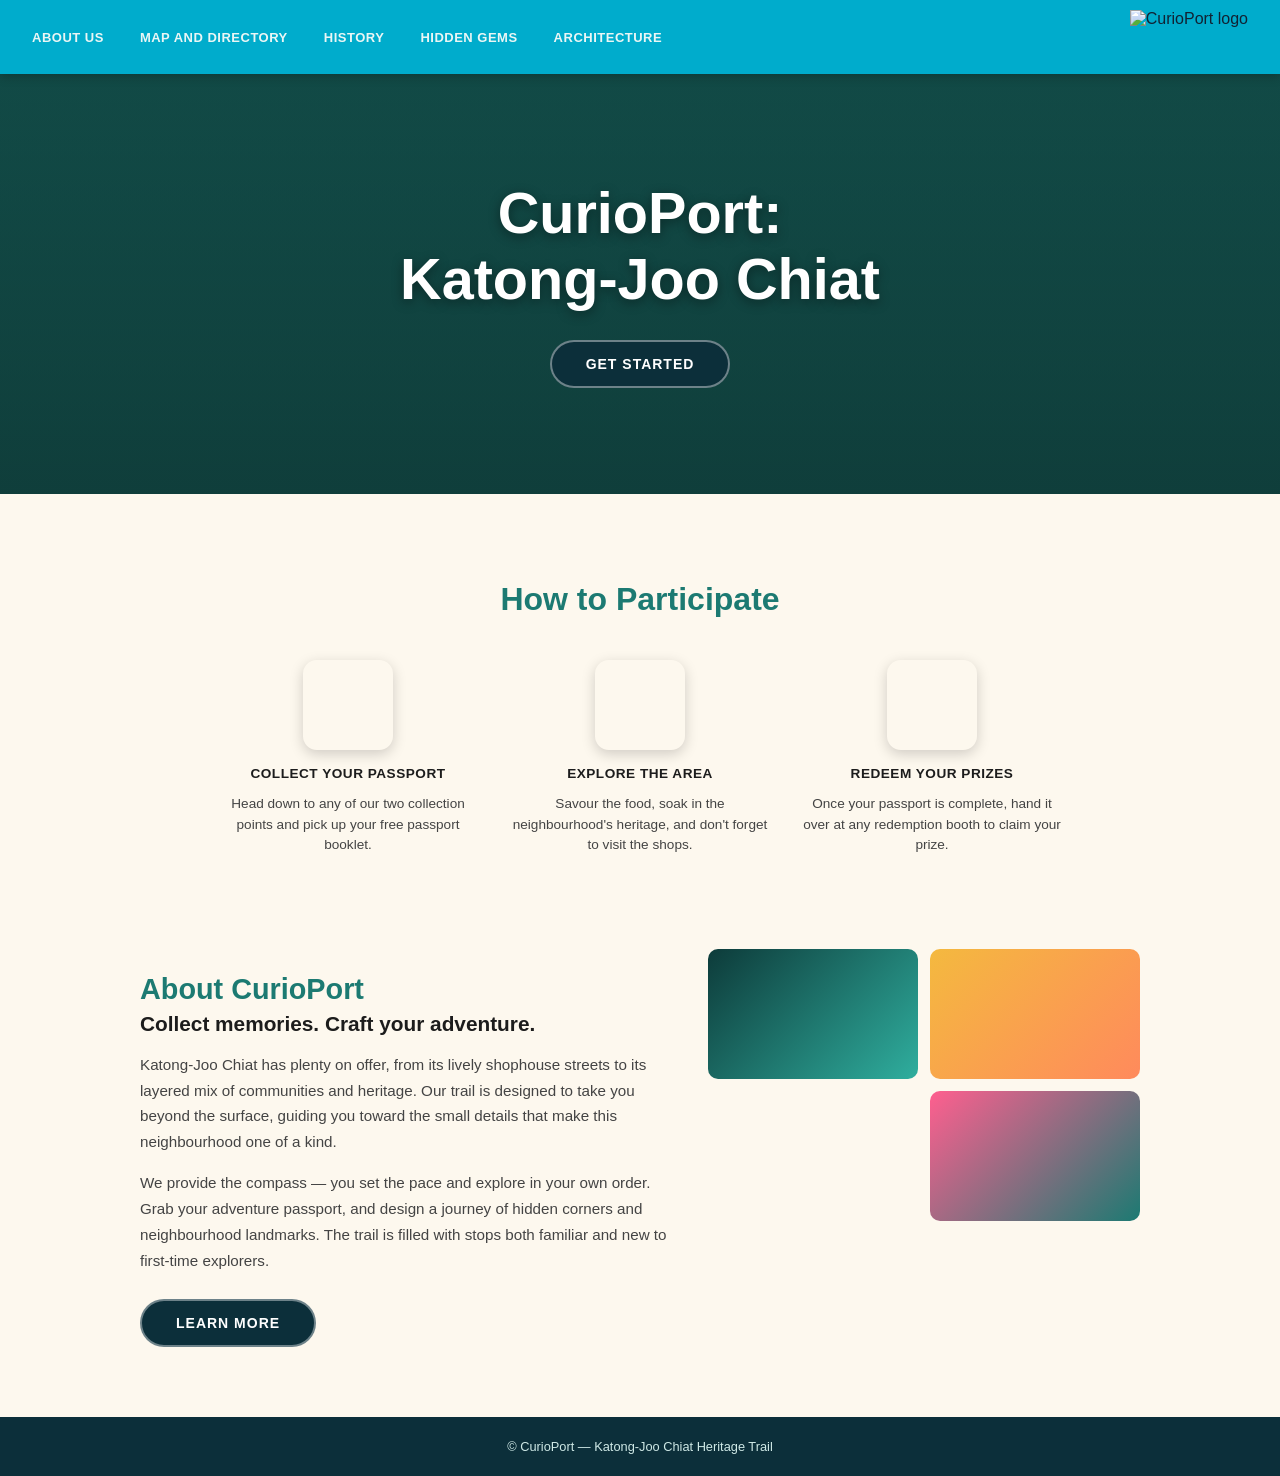
==== index.html @ 3012a46d "Add files via upload" ====
<!DOCTYPE html>
<html lang="en">
<head>
<meta charset="UTF-8">
<meta name="viewport" content="width=device-width, initial-scale=1.0">
<title>CurioPort: Katong-Joo Chiat</title>
<link rel="stylesheet" href="styles.css">
</head>
<body>

<nav>
  <div class="nav-links">
    <a href="about.html">About Us</a>
    <a href="map-and-directory.html">Map and Directory</a>
    <a href="history.html">History</a>
    <a href="hidden-gems.html">Hidden Gems</a>
    <a href="architecture.html">Architecture</a>
  </div>
  <a class="logo" href="index.html">
    <img src="https://res.cloudinary.com/zcatt5nm/image/upload/f_auto,q_auto/image_1_jowpo2" alt="CurioPort logo">
  </a>
</nav>

<section class="hero">
  <h1>CurioPort:<br>Katong-Joo Chiat</h1>
  <a class="btn" href="#participate">GET STARTED</a>
</section>

<section class="participate" id="participate">
  <h2>How to Participate</h2>
  <div class="steps">
    <div class="step">
      <div class="step-icon" style="background-image:url('https://picsum.photos/seed/passport/200/200');"></div>
      <h3>COLLECT YOUR PASSPORT</h3>
      <p>Head down to any of our two collection points and pick up your free passport booklet.</p>
    </div>
    <div class="step">
      <div class="step-icon" style="background-image:url('https://picsum.photos/seed/exploring/200/200');"></div>
      <h3>EXPLORE THE AREA</h3>
      <p>Savour the food, soak in the neighbourhood's heritage, and don't forget to visit the shops.</p>
    </div>
    <div class="step">
      <div class="step-icon" style="background-image:url('https://picsum.photos/seed/prizes/200/200');"></div>
      <h3>REDEEM YOUR PRIZES</h3>
      <p>Once your passport is complete, hand it over at any redemption booth to claim your prize.</p>
    </div>
  </div>
</section>

<section class="about">
  <div class="about-inner">
    <div>
      <h2>About CurioPort</h2>
      <h3>Collect memories. Craft your adventure.</h3>
      <p>
        Katong-Joo Chiat has plenty on offer, from its lively shophouse streets to
        its layered mix of communities and heritage. Our trail is designed to
        take you beyond the surface, guiding you toward the small details that
        make this neighbourhood one of a kind.
      </p>
      <p>
        We provide the compass — you set the pace and explore in your own
        order. Grab your adventure passport, and design a journey of hidden
        corners and neighbourhood landmarks. The trail is filled with stops
        both familiar and new to first-time explorers.
      </p>
      <a class="btn" href="about.html" style="margin-top:10px;">LEARN MORE</a>
    </div>
    <div class="about-gallery">
      <div class="g1"></div>
      <div class="g2"></div>
      <div class="g3"></div>
    </div>
  </div>
</section>

<footer>
  © CurioPort — Katong-Joo Chiat Heritage Trail
</footer>

</body>
</html>
---- styles.css ----
:root{
  --teal-dark: #0d3b3a;
  --teal-mid: #1c7a72;
  --teal-bright: #2fae9e;
  --teal-nav: #0c2f3a;
  --nav-bg: #00ACCC;
  --cream: #fdf8ee;
  --coral: #ff8a5c;
  --pink: #ff5f8f;
  --gold: #f4b93f;
}

*{ box-sizing: border-box; }

body{
  margin:0;
  font-family: 'Trebuchet MS', 'Segoe UI', sans-serif;
  background: linear-gradient(180deg, var(--teal-mid) 0%, var(--teal-bright) 100%);
  color:#123;
}

a{ text-decoration:none; color:inherit; }

/* ---------- NAV ---------- */
nav{
  display:flex;
  align-items:center;
  justify-content:space-between;
  background: var(--nav-bg);
  padding: 10px 32px;
  position: sticky;
  top:0;
  z-index: 50;
  box-shadow: 0 2px 10px rgba(0,0,0,0.25);
}

.nav-links{
  display:flex;
  gap:36px;
  flex-wrap:wrap;
}

.nav-links a{
  color:#eaf6f5;
  font-weight:700;
  font-size:13px;
  letter-spacing:0.5px;
  text-transform:uppercase;
  transition: color 0.2s ease;
}

.nav-links a.active,
.nav-links a:hover{ color: var(--gold); }

.logo{
  display:flex;
  align-items:center;
  gap:8px;
}

.logo img{
  height:54px;
  width:auto;
  display:block;
}

/* ---------- HERO (homepage) ---------- */
.hero{
  position:relative;
  min-height: 420px;
  display:flex;
  flex-direction:column;
  align-items:center;
  justify-content:center;
  text-align:center;
  background-image:
    linear-gradient(180deg, rgba(8,32,32,0.55) 0%, rgba(8,32,32,0.72) 100%),
    url('https://s3.culturally.co/uploads/post_attachment/file/1874/medium_4d30adb6-2f63-43a9-83e8-99c9cd60cdd5.jpg');
  background-size: cover;
  background-position: center;
  padding: 60px 20px;
}

.hero h1{
  color:#fff;
  font-size: clamp(2.2rem, 5vw, 3.6rem);
  font-weight:800;
  margin:0 0 28px 0;
  line-height:1.15;
  text-shadow: 0 3px 12px rgba(0,0,0,0.4);
}

/* ---------- PAGE HERO (subpages) ---------- */
.page-hero{
  position:relative;
  min-height: 260px;
  display:flex;
  flex-direction:column;
  align-items:center;
  justify-content:center;
  text-align:center;
  background-image:
    linear-gradient(180deg, rgba(8,32,32,0.6) 0%, rgba(8,32,32,0.78) 100%),
    url('https://s3.culturally.co/uploads/post_attachment/file/1874/medium_4d30adb6-2f63-43a9-83e8-99c9cd60cdd5.jpg');
  background-size: cover;
  background-position: center;
  padding: 50px 20px;
}

.page-hero h1{
  color:#fff;
  font-size: clamp(2rem, 4.5vw, 3rem);
  font-weight:800;
  margin:0 0 12px 0;
  text-shadow: 0 3px 12px rgba(0,0,0,0.4);
}

.page-hero p{
  color:#eafaf8;
  max-width:600px;
  margin:0 auto;
  font-size:1rem;
  line-height:1.6;
}

.breadcrumb{
  margin-top:18px;
  font-size:0.8rem;
  letter-spacing:0.5px;
  color:#dff5f2;
  text-transform:uppercase;
}
.breadcrumb a{ color:#fff; font-weight:700; }
.breadcrumb a:hover{ color: var(--gold); }

/* ---------- BUTTONS ---------- */
.btn{
  background: var(--teal-nav);
  color:#fff;
  border: 2px solid rgba(255,255,255,0.4);
  padding: 14px 34px;
  border-radius: 30px;
  font-weight:700;
  font-size:14px;
  letter-spacing:1px;
  cursor:pointer;
  display:inline-block;
  transition: all 0.2s ease;
}

.btn:hover{
  background: var(--coral);
  border-color: var(--coral);
  transform: translateY(-2px);
}

/* ---------- PARTICIPATE (homepage) ---------- */
.participate{
  background: var(--cream);
  padding: 60px 24px;
  text-align:center;
}

.participate h2{
  color: var(--teal-mid);
  font-size: 2rem;
  margin-bottom: 42px;
}

.steps{
  display:flex;
  justify-content:center;
  gap: 32px;
  flex-wrap:wrap;
  max-width: 1000px;
  margin: 0 auto;
}

.step{
  max-width: 260px;
  text-align:left;
}

.step-icon{
  width:90px;
  height:90px;
  border-radius:14px;
  display:flex;
  align-items:center;
  justify-content:center;
  margin: 0 auto 16px auto;
  background-size: cover;
  background-position: center;
  box-shadow: 0 4px 14px rgba(0,0,0,0.18);
}

.step h3{
  font-size: 0.85rem;
  letter-spacing:0.5px;
  color:#1c1c1c;
  text-align:center;
  margin: 0 0 10px 0;
}

.step p{
  font-size: 0.85rem;
  color:#444;
  line-height:1.5;
  text-align:center;
}

/* ---------- ABOUT (homepage) ---------- */
.about{
  background: var(--cream);
  padding: 20px 24px 70px 24px;
}

.about-inner{
  max-width: 1000px;
  margin: 0 auto;
  display:grid;
  grid-template-columns: 1.1fr 0.9fr;
  gap: 40px;
  align-items:start;
}

.about h2{
  color: var(--teal-mid);
  font-size: 1.8rem;
  margin-bottom: 6px;
}

.about h3{
  color:#1c1c1c;
  font-size: 1.3rem;
  margin: 0 0 16px 0;
}

.about p{
  color:#444;
  line-height:1.7;
  font-size:0.95rem;
}

.about-gallery{
  display:grid;
  grid-template-columns: 1fr 1fr;
  gap: 12px;
}

.about-gallery div{
  border-radius: 10px;
  height: 130px;
  background-size:cover;
  background-position:center;
}

.g1{ background: linear-gradient(135deg, var(--teal-dark), var(--teal-bright)); grid-column: 1 / 2; grid-row: 1 / 3; height: 100%; }
.g2{ background: linear-gradient(135deg, var(--gold), var(--coral)); }
.g3{ background: linear-gradient(135deg, var(--pink), var(--teal-mid)); }

/* ---------- GENERIC CONTENT SECTIONS (subpages) ---------- */
.content{
  background: var(--cream);
  padding: 60px 24px;
}

.content-inner{
  max-width: 1000px;
  margin: 0 auto;
}

.content h2{
  color: var(--teal-mid);
  font-size: 1.8rem;
  margin-bottom: 18px;
  text-align:center;
}

.content > .content-inner > p.lead{
  color:#444;
  line-height:1.7;
  font-size:1rem;
  max-width:720px;
  margin: 0 auto 40px auto;
  text-align:center;
}

.card-grid{
  display:grid;
  grid-template-columns: repeat(auto-fit, minmax(240px, 1fr));
  gap: 26px;
}

.card{
  background:#fff;
  border-radius: 14px;
  overflow:hidden;
  box-shadow: 0 6px 18px rgba(0,0,0,0.08);
  transition: transform 0.2s ease;
}

.card:hover{ transform: translateY(-4px); }

.card-image{
  height: 160px;
  background-size: cover;
  background-position: center;
}

.card-body{
  padding: 18px 20px 22px 20px;
}

.card-body h3{
  color: var(--teal-dark);
  font-size: 1.05rem;
  margin: 0 0 8px 0;
}

.card-body p{
  color:#555;
  font-size: 0.88rem;
  line-height:1.55;
  margin:0;
}

/* ---------- TIMELINE (history page) ---------- */
.timeline{
  position:relative;
  max-width: 760px;
  margin: 0 auto;
  padding-left: 30px;
  border-left: 3px solid var(--teal-bright);
}

.timeline-item{
  position:relative;
  margin-bottom: 34px;
}

.timeline-item::before{
  content:"";
  position:absolute;
  left:-38px;
  top:4px;
  width:14px;
  height:14px;
  border-radius:50%;
  background: var(--coral);
  border: 3px solid var(--cream);
  box-shadow: 0 0 0 2px var(--teal-bright);
}

.timeline-item .year{
  color: var(--teal-mid);
  font-weight:800;
  font-size: 0.85rem;
  letter-spacing:0.5px;
  text-transform:uppercase;
  margin-bottom: 4px;
}

.timeline-item h3{
  margin: 0 0 8px 0;
  color:#1c1c1c;
  font-size:1.1rem;
}

.timeline-item p{
  color:#555;
  font-size:0.9rem;
  line-height:1.6;
  margin:0;
}

/* ---------- MAP (map & directory page) ---------- */
.map-frame{
  width:100%;
  height: 360px;
  border-radius: 14px;
  background: linear-gradient(135deg, var(--teal-dark), var(--teal-bright));
  display:flex;
  align-items:center;
  justify-content:center;
  color:#eafaf8;
  font-weight:700;
  letter-spacing:0.5px;
  margin-bottom: 40px;
  box-shadow: 0 6px 18px rgba(0,0,0,0.12);
}

.directory-list{
  display:grid;
  grid-template-columns: repeat(auto-fit, minmax(260px, 1fr));
  gap: 20px;
}

.directory-item{
  background:#fff;
  border-radius: 12px;
  padding: 18px 20px;
  box-shadow: 0 4px 14px rgba(0,0,0,0.06);
  display:flex;
  gap:14px;
  align-items:flex-start;
}

.directory-item .pin{
  width: 34px;
  height: 34px;
  border-radius: 50%;
  background: var(--coral);
  flex-shrink:0;
  display:flex;
  align-items:center;
  justify-content:center;
  color:#fff;
  font-weight:800;
  font-size:0.8rem;
}

.directory-item h3{
  margin:0 0 4px 0;
  font-size:1rem;
  color:#1c1c1c;
}

.directory-item p{
  margin:0;
  font-size:0.85rem;
  color:#555;
  line-height:1.5;
}

/* ---------- CTA BAND ---------- */
.cta-band{
  background: var(--teal-nav);
  padding: 40px 24px;
  text-align:center;
}

.cta-band h2{
  color:#fff;
  font-size:1.4rem;
  margin: 0 0 18px 0;
}

/* ---------- FOOTER ---------- */
footer{
  background: var(--teal-nav);
  color:#cfe9e6;
  text-align:center;
  padding: 22px;
  font-size: 0.8rem;
}

@media (max-width: 760px){
  nav{ flex-direction:column; gap:14px; padding: 16px; }
  .nav-links{ justify-content:center; gap:18px; }
  .about-inner{ grid-template-columns: 1fr; }
  .g1{ grid-row: auto; height:130px; }
}
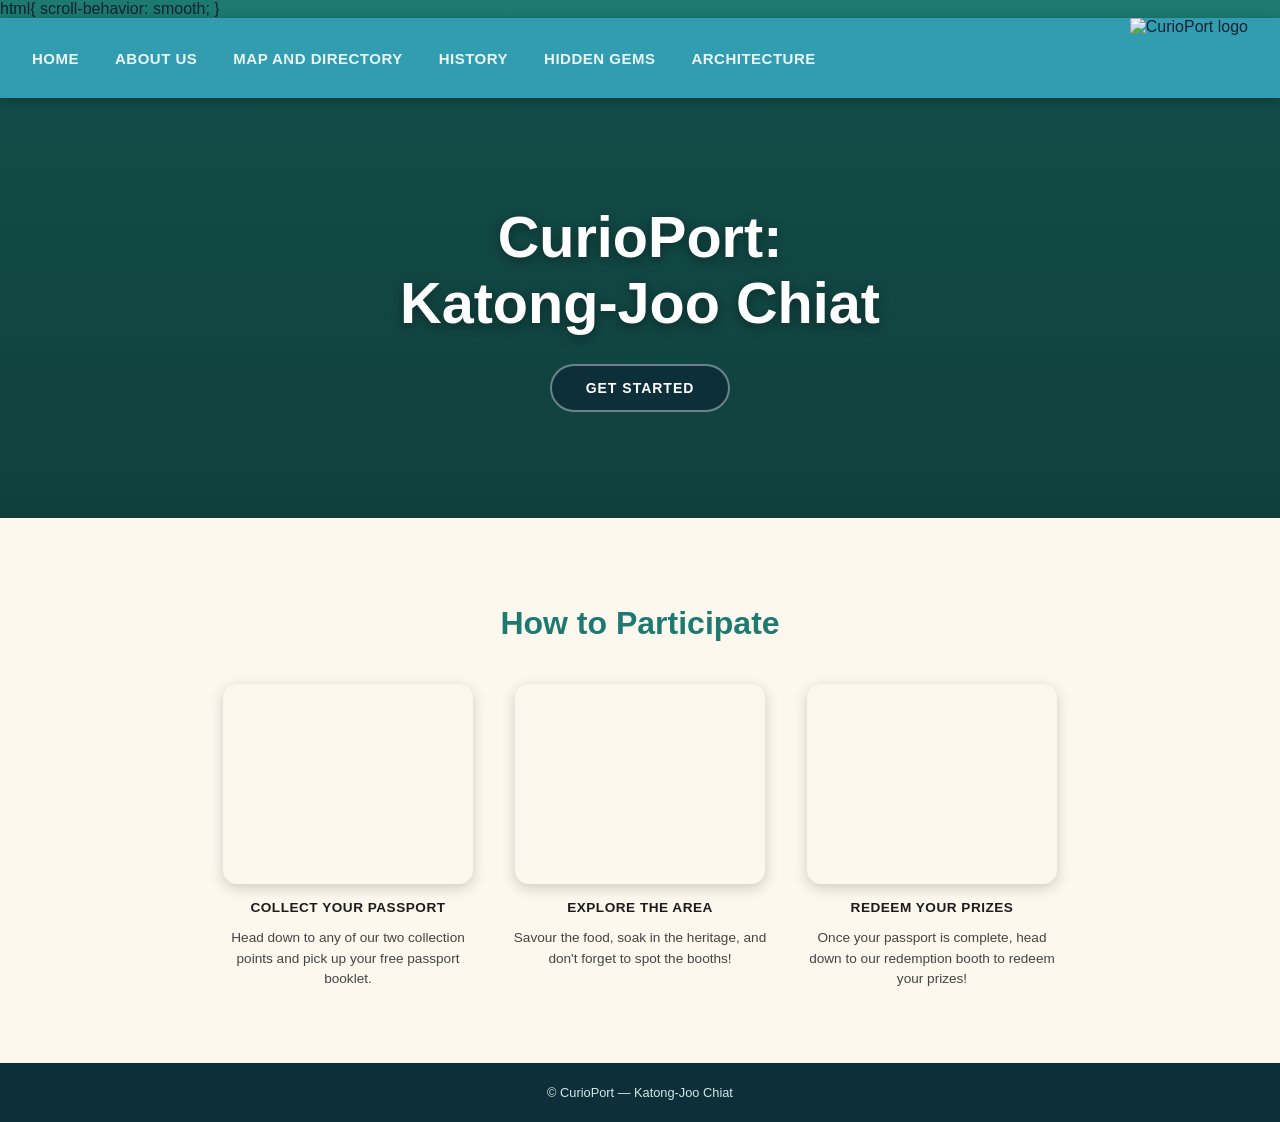
==== commit 1b73b253: "Add files via upload" ====
--- a/index.html
+++ b/index.html
@@ -7,9 +7,11 @@
 <link rel="stylesheet" href="styles.css">
 </head>
 <body>
+  html{ scroll-behavior: smooth; }
 
 <nav>
   <div class="nav-links">
+    <a href="index.html">Home</a>
     <a href="about.html">About Us</a>
     <a href="map-and-directory.html">Map and Directory</a>
     <a href="history.html">History</a>
@@ -30,52 +32,25 @@
   <h2>How to Participate</h2>
   <div class="steps">
     <div class="step">
-      <div class="step-icon" style="background-image:url('https://picsum.photos/seed/passport/200/200');"></div>
+      <div class="step-icon" style="background-image:url('https://res.cloudinary.com/zcatt5nm/image/upload/v1784954349/passport_cover_wfvti0.png');"></div>
       <h3>COLLECT YOUR PASSPORT</h3>
       <p>Head down to any of our two collection points and pick up your free passport booklet.</p>
     </div>
     <div class="step">
-      <div class="step-icon" style="background-image:url('https://picsum.photos/seed/exploring/200/200');"></div>
+      <div class="step-icon" style="background-image:url('https://res.cloudinary.com/zcatt5nm/image/upload/v1784956071/kjccollage_geilna.png');"></div>
       <h3>EXPLORE THE AREA</h3>
-      <p>Savour the food, soak in the neighbourhood's heritage, and don't forget to visit the shops.</p>
+      <p>Savour the food, soak in the heritage, and don't forget to spot the booths!</p>
     </div>
     <div class="step">
-      <div class="step-icon" style="background-image:url('https://picsum.photos/seed/prizes/200/200');"></div>
+      <div class="step-icon" style="background-image:url('https://res.cloudinary.com/zcatt5nm/image/upload/v1784957656/Voucher_Template_1_jp68n3.png');"></div>
       <h3>REDEEM YOUR PRIZES</h3>
-      <p>Once your passport is complete, hand it over at any redemption booth to claim your prize.</p>
-    </div>
-  </div>
-</section>
-
-<section class="about">
-  <div class="about-inner">
-    <div>
-      <h2>About CurioPort</h2>
-      <h3>Collect memories. Craft your adventure.</h3>
-      <p>
-        Katong-Joo Chiat has plenty on offer, from its lively shophouse streets to
-        its layered mix of communities and heritage. Our trail is designed to
-        take you beyond the surface, guiding you toward the small details that
-        make this neighbourhood one of a kind.
-      </p>
-      <p>
-        We provide the compass — you set the pace and explore in your own
-        order. Grab your adventure passport, and design a journey of hidden
-        corners and neighbourhood landmarks. The trail is filled with stops
-        both familiar and new to first-time explorers.
-      </p>
-      <a class="btn" href="about.html" style="margin-top:10px;">LEARN MORE</a>
-    </div>
-    <div class="about-gallery">
-      <div class="g1"></div>
-      <div class="g2"></div>
-      <div class="g3"></div>
+      <p>Once your passport is complete, head down to our redemption booth to redeem your prizes!</p>
     </div>
   </div>
 </section>
 
 <footer>
-  © CurioPort — Katong-Joo Chiat Heritage Trail
+  © CurioPort — Katong-Joo Chiat
 </footer>
 
 </body>
--- a/styles.css
+++ b/styles.css
@@ -3,11 +3,12 @@
   --teal-mid: #1c7a72;
   --teal-bright: #2fae9e;
   --teal-nav: #0c2f3a;
-  --nav-bg: #00ACCC;
+  --nav-bg: #329db0;
   --cream: #fdf8ee;
   --coral: #ff8a5c;
   --pink: #ff5f8f;
   --gold: #f4b93f;
+  --red: #FF0000;
 }
 
 *{ box-sizing: border-box; }
@@ -27,7 +28,7 @@
   align-items:center;
   justify-content:space-between;
   background: var(--nav-bg);
-  padding: 10px 32px;
+  padding: 0px 32px;
   position: sticky;
   top:0;
   z-index: 50;
@@ -43,7 +44,7 @@
 .nav-links a{
   color:#eaf6f5;
   font-weight:700;
-  font-size:13px;
+  font-size:15px;
   letter-spacing:0.5px;
   text-transform:uppercase;
   transition: color 0.2s ease;
@@ -59,7 +60,7 @@
 }
 
 .logo img{
-  height:54px;
+  height:80px;
   width:auto;
   display:block;
 }
@@ -182,8 +183,8 @@
 }
 
 .step-icon{
-  width:90px;
-  height:90px;
+  width:250px;
+  height:200px;
   border-radius:14px;
   display:flex;
   align-items:center;
@@ -242,17 +243,37 @@
   font-size:0.95rem;
 }
 
+.about-inner{
+  max-width: 1000px;
+  margin: 0 auto;
+  display: grid;
+  grid-template-columns: 1fr 1fr; /* Equal width for text and images */
+  gap: 40px;
+  align-items: start;
+}
+
 .about-gallery{
-  display:grid;
+  display: grid;
   grid-template-columns: 1fr 1fr;
-  gap: 12px;
+  gap: 16px;
 }
 
 .about-gallery div{
   border-radius: 10px;
-  height: 130px;
-  background-size:cover;
-  background-position:center;
+  height: 220px;      /* Increased from 130px */
+  background-size: cover;
+  background-position: center;
+}
+
+.g1{
+  grid-column: 1 / 2;
+  grid-row: 1 / 3;
+  height: 100%;       /* Spans both rows */
+}
+
+.g2,
+.g3{
+  height: 220px;
 }
 
 .g1{ background: linear-gradient(135deg, var(--teal-dark), var(--teal-bright)); grid-column: 1 / 2; grid-row: 1 / 3; height: 100%; }
@@ -410,7 +431,6 @@
   width: 34px;
   height: 34px;
   border-radius: 50%;
-  background: var(--coral);
   flex-shrink:0;
   display:flex;
   align-items:center;
@@ -418,6 +438,18 @@
   color:#fff;
   font-weight:800;
   font-size:0.8rem;
+}
+
+.pin-red{
+  background: #FF0000;
+}
+
+.pin-blue{
+  background: #007BFF;
+}
+
+.pin-green{
+  background: #28A745;
 }
 
 .directory-item h3{
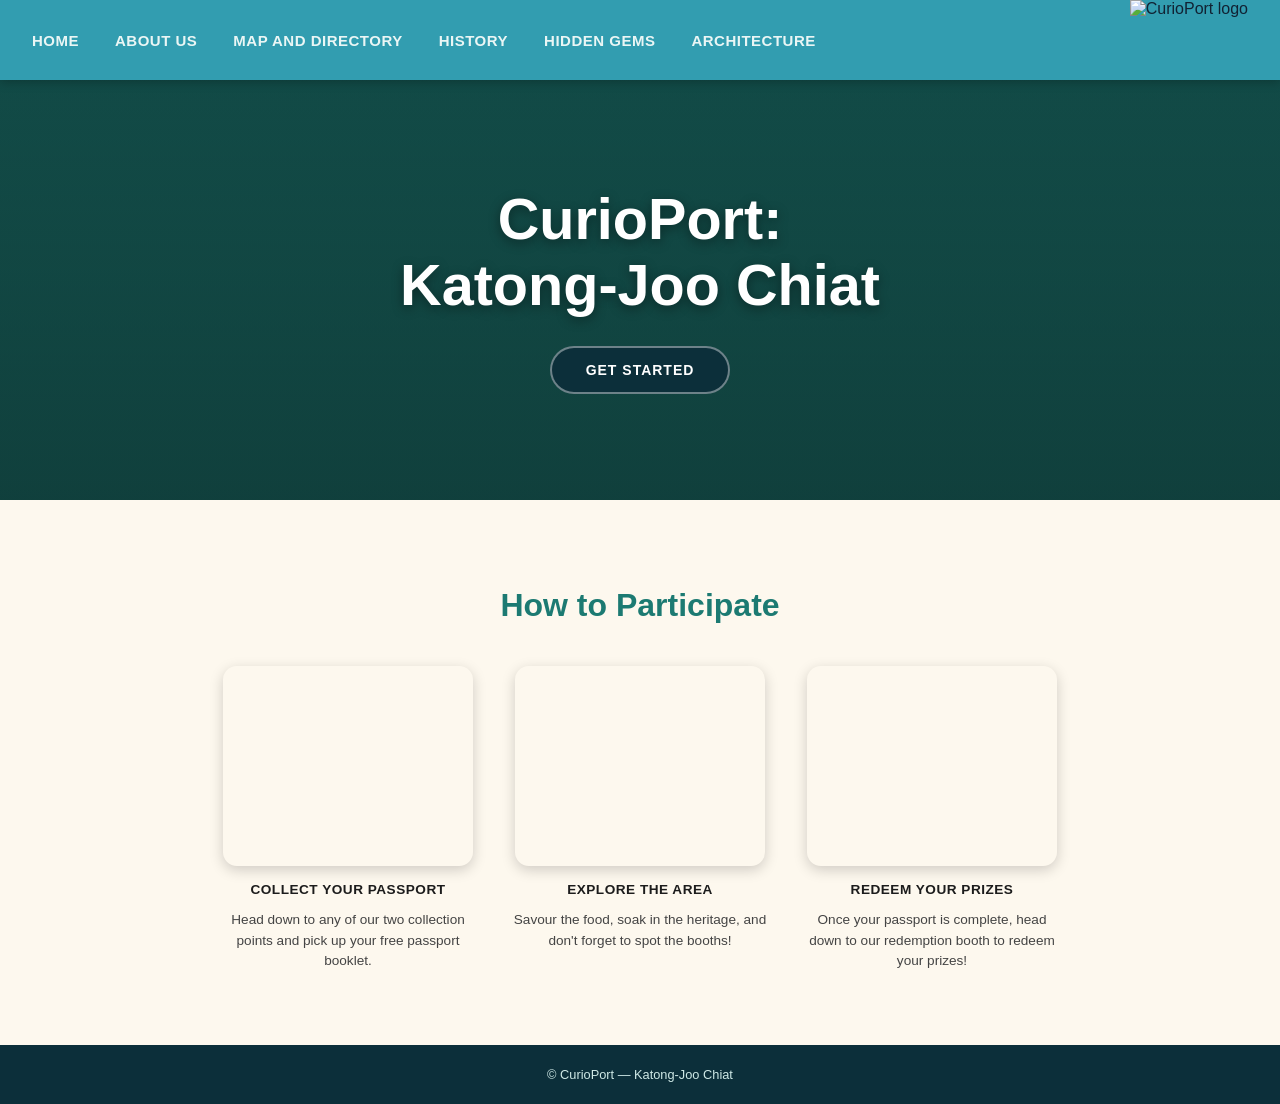
==== commit 83f4af53: "Add files via upload" ====
--- a/index.html
+++ b/index.html
@@ -7,7 +7,6 @@
 <link rel="stylesheet" href="styles.css">
 </head>
 <body>
-  html{ scroll-behavior: smooth; }
 
 <nav>
   <div class="nav-links">
